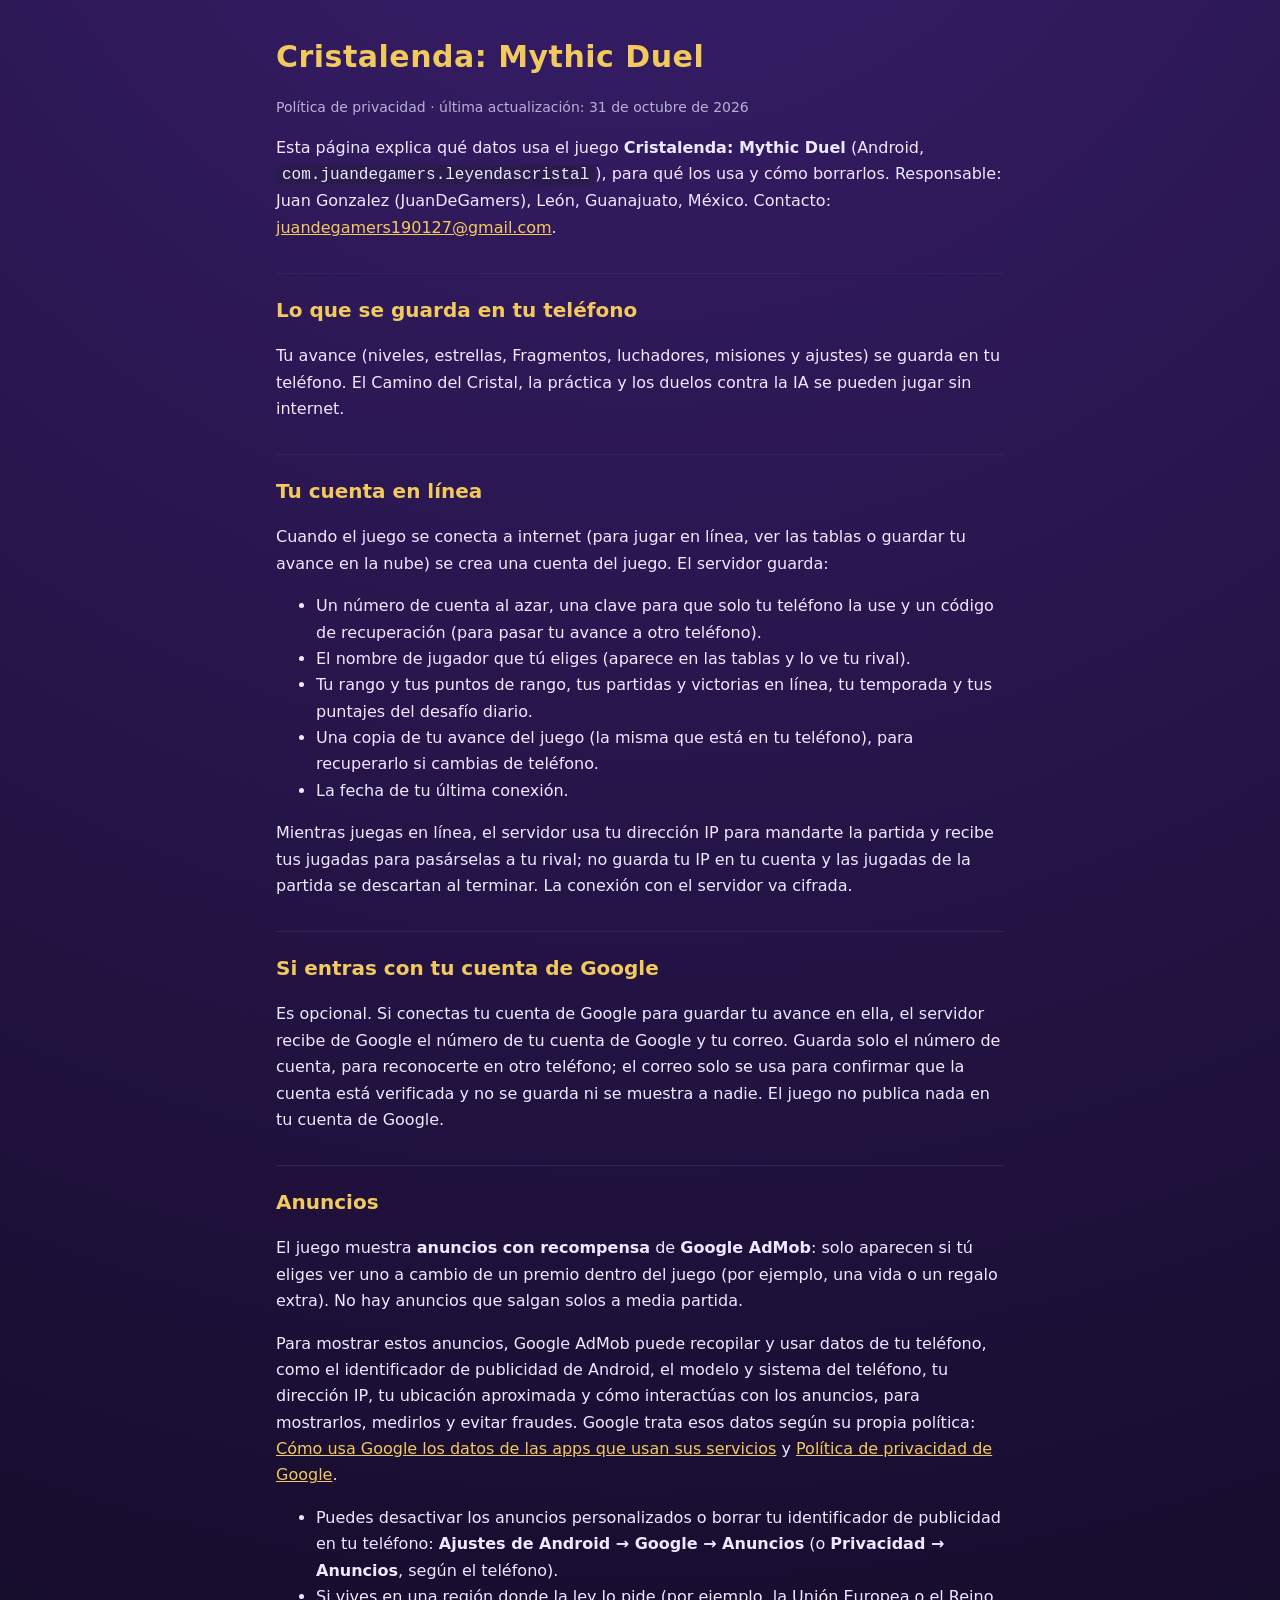
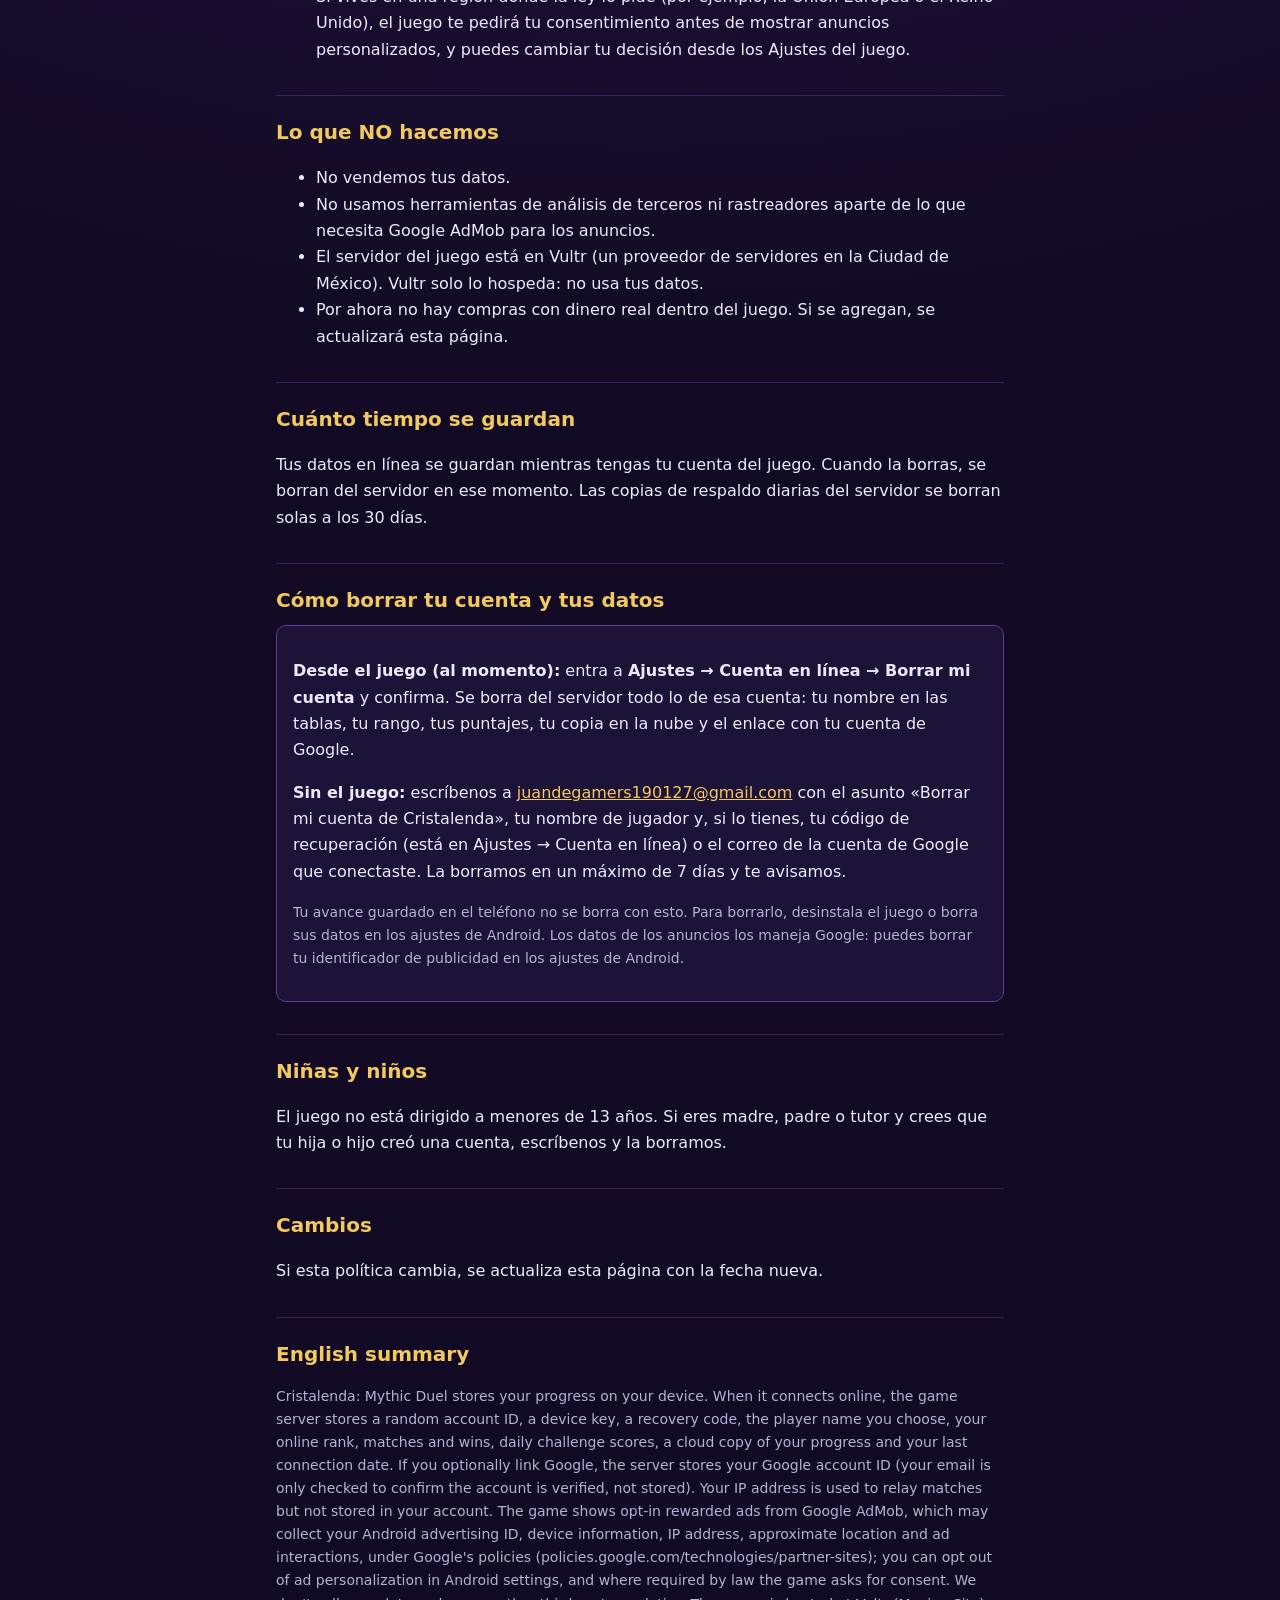
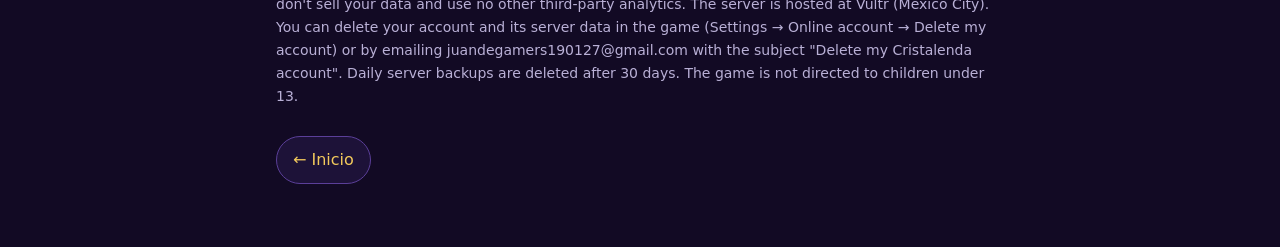
==== privacidad.html @ 5292d475 "Páginas públicas: inicio y política de privacidad (con anuncios AdMob y borrar cuenta) Co-Authored-B" ====
<!doctype html>
<html lang="es">
<head>
<meta charset="utf-8">
<meta name="viewport" content="width=device-width, initial-scale=1">
<title>Cristalenda · Privacidad</title>
<link rel="stylesheet" href="estilo.css">
</head>
<body>
<main>
<h1>Cristalenda: Mythic Duel</h1>
<p class="tenue">Política de privacidad · última actualización: 31 de octubre de 2026</p>

<p>Esta página explica qué datos usa el juego <b>Cristalenda: Mythic Duel</b> (Android, <code>com.juandegamers.leyendascristal</code>), para qué los usa y cómo borrarlos. Responsable: Juan Gonzalez (JuanDeGamers), León, Guanajuato, México. Contacto: <a href="mailto:juandegamers190127@gmail.com">juandegamers190127@gmail.com</a>.</p>

<h2>Lo que se guarda en tu teléfono</h2>
<p>Tu avance (niveles, estrellas, Fragmentos, luchadores, misiones y ajustes) se guarda en tu teléfono. El Camino del Cristal, la práctica y los duelos contra la IA se pueden jugar sin internet.</p>

<h2>Tu cuenta en línea</h2>
<p>Cuando el juego se conecta a internet (para jugar en línea, ver las tablas o guardar tu avance en la nube) se crea una cuenta del juego. El servidor guarda:</p>
<ul>
  <li>Un número de cuenta al azar, una clave para que solo tu teléfono la use y un código de recuperación (para pasar tu avance a otro teléfono).</li>
  <li>El nombre de jugador que tú eliges (aparece en las tablas y lo ve tu rival).</li>
  <li>Tu rango y tus puntos de rango, tus partidas y victorias en línea, tu temporada y tus puntajes del desafío diario.</li>
  <li>Una copia de tu avance del juego (la misma que está en tu teléfono), para recuperarlo si cambias de teléfono.</li>
  <li>La fecha de tu última conexión.</li>
</ul>
<p>Mientras juegas en línea, el servidor usa tu dirección IP para mandarte la partida y recibe tus jugadas para pasárselas a tu rival; no guarda tu IP en tu cuenta y las jugadas de la partida se descartan al terminar. La conexión con el servidor va cifrada.</p>

<h2>Si entras con tu cuenta de Google</h2>
<p>Es opcional. Si conectas tu cuenta de Google para guardar tu avance en ella, el servidor recibe de Google el número de tu cuenta de Google y tu correo. Guarda solo el número de cuenta, para reconocerte en otro teléfono; el correo solo se usa para confirmar que la cuenta está verificada y no se guarda ni se muestra a nadie. El juego no publica nada en tu cuenta de Google.</p>

<h2>Anuncios</h2>
<p>El juego muestra <b>anuncios con recompensa</b> de <b>Google AdMob</b>: solo aparecen si tú eliges ver uno a cambio de un premio dentro del juego (por ejemplo, una vida o un regalo extra). No hay anuncios que salgan solos a media partida.</p>
<p>Para mostrar estos anuncios, Google AdMob puede recopilar y usar datos de tu teléfono, como el identificador de publicidad de Android, el modelo y sistema del teléfono, tu dirección IP, tu ubicación aproximada y cómo interactúas con los anuncios, para mostrarlos, medirlos y evitar fraudes. Google trata esos datos según su propia política: <a href="https://policies.google.com/technologies/partner-sites">Cómo usa Google los datos de las apps que usan sus servicios</a> y <a href="https://policies.google.com/privacy">Política de privacidad de Google</a>.</p>
<ul>
  <li>Puedes desactivar los anuncios personalizados o borrar tu identificador de publicidad en tu teléfono: <b>Ajustes de Android → Google → Anuncios</b> (o <b>Privacidad → Anuncios</b>, según el teléfono).</li>
  <li>Si vives en una región donde la ley lo pide (por ejemplo, la Unión Europea o el Reino Unido), el juego te pedirá tu consentimiento antes de mostrar anuncios personalizados, y puedes cambiar tu decisión desde los Ajustes del juego.</li>
</ul>

<h2>Lo que NO hacemos</h2>
<ul>
  <li>No vendemos tus datos.</li>
  <li>No usamos herramientas de análisis de terceros ni rastreadores aparte de lo que necesita Google AdMob para los anuncios.</li>
  <li>El servidor del juego está en Vultr (un proveedor de servidores en la Ciudad de México). Vultr solo lo hospeda: no usa tus datos.</li>
  <li>Por ahora no hay compras con dinero real dentro del juego. Si se agregan, se actualizará esta página.</li>
</ul>

<h2>Cuánto tiempo se guardan</h2>
<p>Tus datos en línea se guardan mientras tengas tu cuenta del juego. Cuando la borras, se borran del servidor en ese momento. Las copias de respaldo diarias del servidor se borran solas a los 30 días.</p>

<h2 id="borrar">Cómo borrar tu cuenta y tus datos</h2>
<div class="caja">
  <p><b>Desde el juego (al momento):</b> entra a <b>Ajustes → Cuenta en línea → Borrar mi cuenta</b> y confirma. Se borra del servidor todo lo de esa cuenta: tu nombre en las tablas, tu rango, tus puntajes, tu copia en la nube y el enlace con tu cuenta de Google.</p>
  <p><b>Sin el juego:</b> escríbenos a <a href="mailto:juandegamers190127@gmail.com?subject=Borrar%20mi%20cuenta%20de%20Cristalenda">juandegamers190127@gmail.com</a> con el asunto «Borrar mi cuenta de Cristalenda», tu nombre de jugador y, si lo tienes, tu código de recuperación (está en Ajustes → Cuenta en línea) o el correo de la cuenta de Google que conectaste. La borramos en un máximo de 7 días y te avisamos.</p>
  <p class="tenue">Tu avance guardado en el teléfono no se borra con esto. Para borrarlo, desinstala el juego o borra sus datos en los ajustes de Android. Los datos de los anuncios los maneja Google: puedes borrar tu identificador de publicidad en los ajustes de Android.</p>
</div>

<h2>Niñas y niños</h2>
<p>El juego no está dirigido a menores de 13 años. Si eres madre, padre o tutor y crees que tu hija o hijo creó una cuenta, escríbenos y la borramos.</p>

<h2>Cambios</h2>
<p>Si esta política cambia, se actualiza esta página con la fecha nueva.</p>

<h2 lang="en">English summary</h2>
<p lang="en" class="tenue">Cristalenda: Mythic Duel stores your progress on your device. When it connects online, the game server stores a random account ID, a device key, a recovery code, the player name you choose, your online rank, matches and wins, daily challenge scores, a cloud copy of your progress and your last connection date. If you optionally link Google, the server stores your Google account ID (your email is only checked to confirm the account is verified, not stored). Your IP address is used to relay matches but not stored in your account. The game shows opt-in rewarded ads from Google AdMob, which may collect your Android advertising ID, device information, IP address, approximate location and ad interactions, under Google's policies (policies.google.com/technologies/partner-sites); you can opt out of ad personalization in Android settings, and where required by law the game asks for consent. We don't sell your data and use no other third-party analytics. The server is hosted at Vultr (Mexico City). You can delete your account and its server data in the game (Settings → Online account → Delete my account) or by emailing juandegamers190127@gmail.com with the subject "Delete my Cristalenda account". Daily server backups are deleted after 30 days. The game is not directed to children under 13.</p>

<nav><a href="index.html">← Inicio</a></nav>
</main>
</body>
</html>
---- estilo.css ----
:root { --fondo:#120a24; --panel:#1d1238; --borde:#5b3f99; --oro:#f2c95c; --tinta:#efe9ff; --tenue:#b9b0d6; }
* { box-sizing:border-box; }
body { margin:0; background:var(--fondo) radial-gradient(circle at 50% -10%, #3a1f6e 0, transparent 60%) no-repeat; color:var(--tinta);
  font:16px/1.65 system-ui, -apple-system, "Segoe UI", Roboto, sans-serif; }
main { max-width:760px; margin:0 auto; padding:32px 16px 64px; }
h1 { color:var(--oro); font-size:30px; margin:0 0 4px; letter-spacing:.5px; }
h2 { color:var(--oro); font-size:20px; margin:32px 0 8px; border-top:1px solid #34245c; padding-top:20px; }
p, li { color:var(--tinta); }
.tenue { color:var(--tenue); font-size:14px; }
.caja { background:var(--panel); border:1px solid var(--borde); border-radius:10px; padding:16px; }
a { color:var(--oro); }
nav { margin:28px 0 0; display:flex; gap:12px; flex-wrap:wrap; }
nav a { display:inline-block; padding:10px 16px; border:1px solid var(--borde); border-radius:999px; background:var(--panel); text-decoration:none; }
code { background:#2a1b4d; padding:1px 6px; border-radius:4px; }
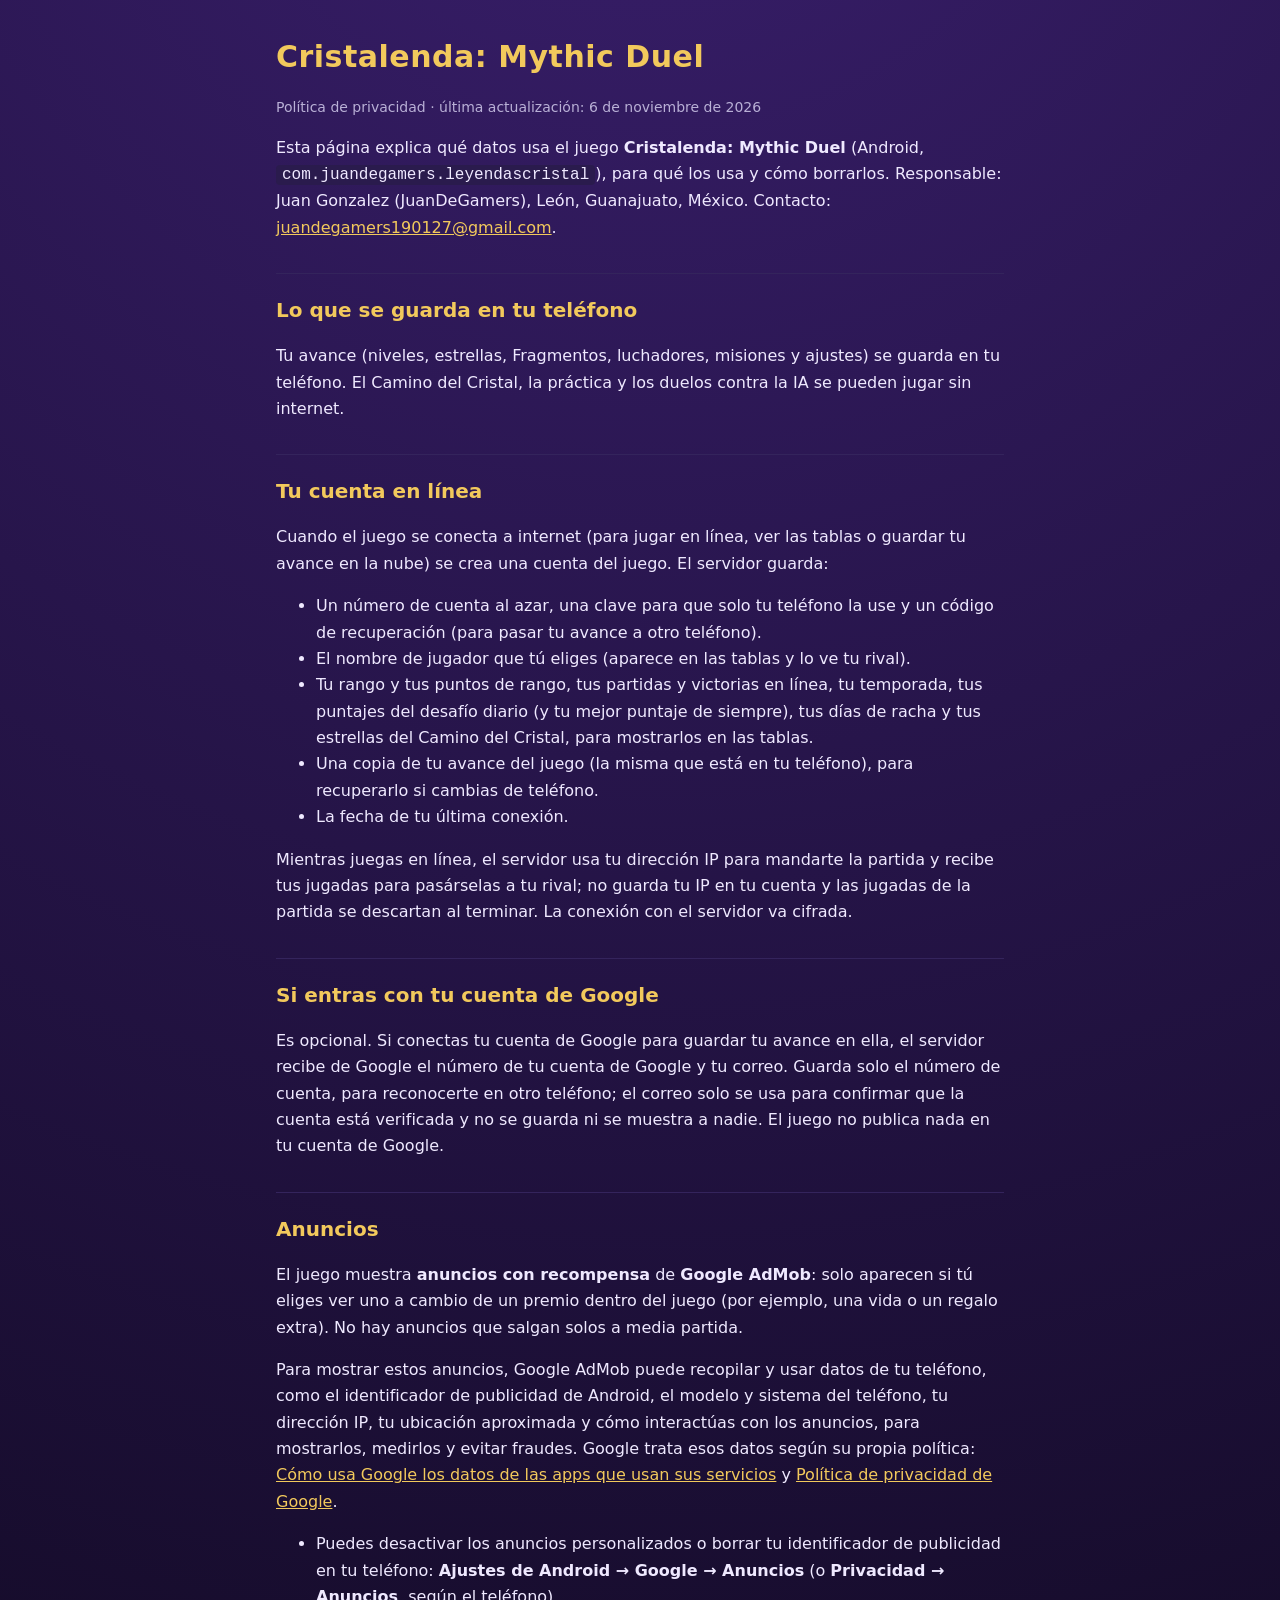
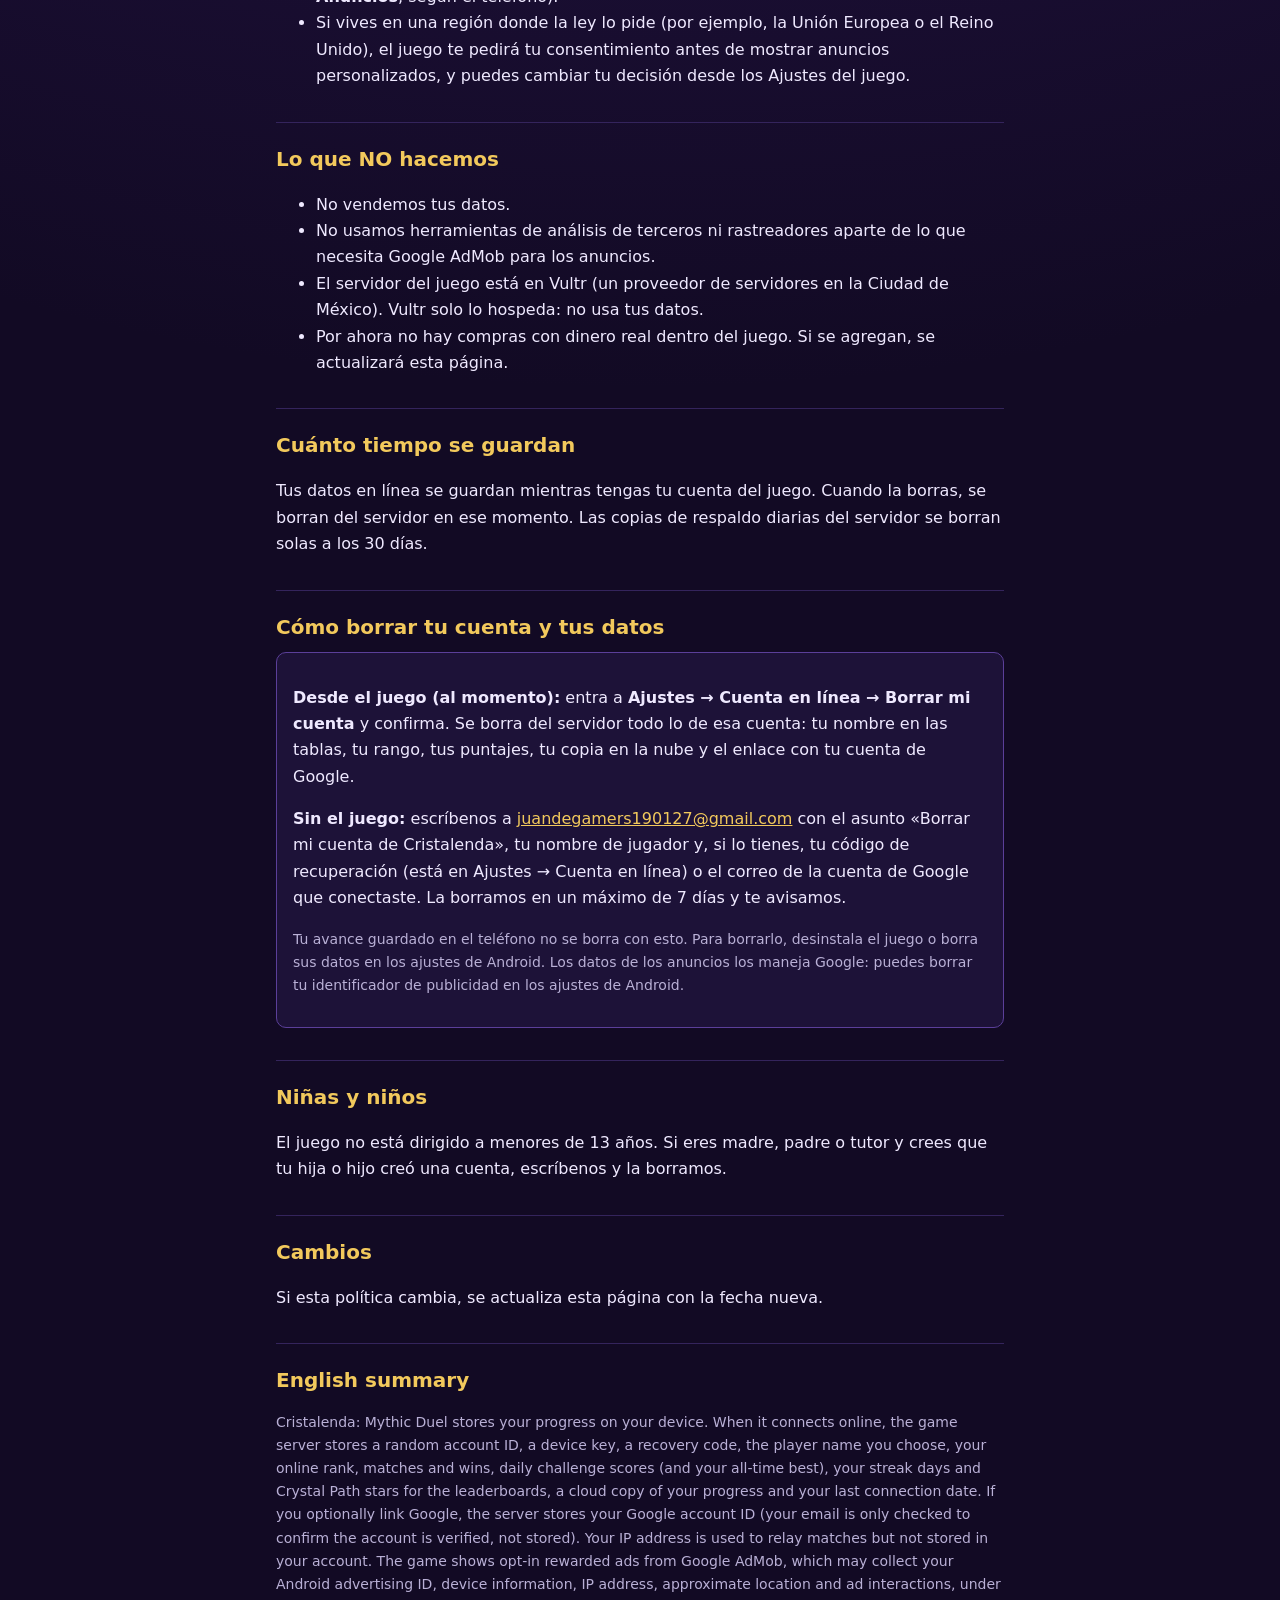
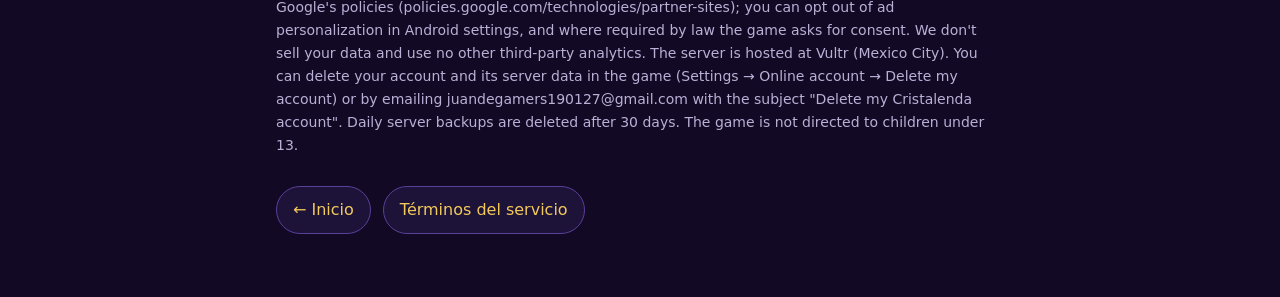
==== commit 044967a7: "Términos del servicio de Cristalenda; privacidad incluye racha, estrellas y récords Co-Authored-By: " ====
--- a/privacidad.html
+++ b/privacidad.html
@@ -9,7 +9,7 @@
 <body>
 <main>
 <h1>Cristalenda: Mythic Duel</h1>
-<p class="tenue">Política de privacidad · última actualización: 31 de octubre de 2026</p>
+<p class="tenue">Política de privacidad · última actualización: 6 de noviembre de 2026</p>
 
 <p>Esta página explica qué datos usa el juego <b>Cristalenda: Mythic Duel</b> (Android, <code>com.juandegamers.leyendascristal</code>), para qué los usa y cómo borrarlos. Responsable: Juan Gonzalez (JuanDeGamers), León, Guanajuato, México. Contacto: <a href="mailto:juandegamers190127@gmail.com">juandegamers190127@gmail.com</a>.</p>
 
@@ -21,7 +21,7 @@
 <ul>
   <li>Un número de cuenta al azar, una clave para que solo tu teléfono la use y un código de recuperación (para pasar tu avance a otro teléfono).</li>
   <li>El nombre de jugador que tú eliges (aparece en las tablas y lo ve tu rival).</li>
-  <li>Tu rango y tus puntos de rango, tus partidas y victorias en línea, tu temporada y tus puntajes del desafío diario.</li>
+  <li>Tu rango y tus puntos de rango, tus partidas y victorias en línea, tu temporada, tus puntajes del desafío diario (y tu mejor puntaje de siempre), tus días de racha y tus estrellas del Camino del Cristal, para mostrarlos en las tablas.</li>
   <li>Una copia de tu avance del juego (la misma que está en tu teléfono), para recuperarlo si cambias de teléfono.</li>
   <li>La fecha de tu última conexión.</li>
 </ul>
@@ -63,9 +63,9 @@
 <p>Si esta política cambia, se actualiza esta página con la fecha nueva.</p>
 
 <h2 lang="en">English summary</h2>
-<p lang="en" class="tenue">Cristalenda: Mythic Duel stores your progress on your device. When it connects online, the game server stores a random account ID, a device key, a recovery code, the player name you choose, your online rank, matches and wins, daily challenge scores, a cloud copy of your progress and your last connection date. If you optionally link Google, the server stores your Google account ID (your email is only checked to confirm the account is verified, not stored). Your IP address is used to relay matches but not stored in your account. The game shows opt-in rewarded ads from Google AdMob, which may collect your Android advertising ID, device information, IP address, approximate location and ad interactions, under Google's policies (policies.google.com/technologies/partner-sites); you can opt out of ad personalization in Android settings, and where required by law the game asks for consent. We don't sell your data and use no other third-party analytics. The server is hosted at Vultr (Mexico City). You can delete your account and its server data in the game (Settings → Online account → Delete my account) or by emailing juandegamers190127@gmail.com with the subject "Delete my Cristalenda account". Daily server backups are deleted after 30 days. The game is not directed to children under 13.</p>
+<p lang="en" class="tenue">Cristalenda: Mythic Duel stores your progress on your device. When it connects online, the game server stores a random account ID, a device key, a recovery code, the player name you choose, your online rank, matches and wins, daily challenge scores (and your all-time best), your streak days and Crystal Path stars for the leaderboards, a cloud copy of your progress and your last connection date. If you optionally link Google, the server stores your Google account ID (your email is only checked to confirm the account is verified, not stored). Your IP address is used to relay matches but not stored in your account. The game shows opt-in rewarded ads from Google AdMob, which may collect your Android advertising ID, device information, IP address, approximate location and ad interactions, under Google's policies (policies.google.com/technologies/partner-sites); you can opt out of ad personalization in Android settings, and where required by law the game asks for consent. We don't sell your data and use no other third-party analytics. The server is hosted at Vultr (Mexico City). You can delete your account and its server data in the game (Settings → Online account → Delete my account) or by emailing juandegamers190127@gmail.com with the subject "Delete my Cristalenda account". Daily server backups are deleted after 30 days. The game is not directed to children under 13.</p>
 
-<nav><a href="index.html">← Inicio</a></nav>
+<nav><a href="index.html">← Inicio</a><a href="terminos.html">Términos del servicio</a></nav>
 </main>
 </body>
 </html>
